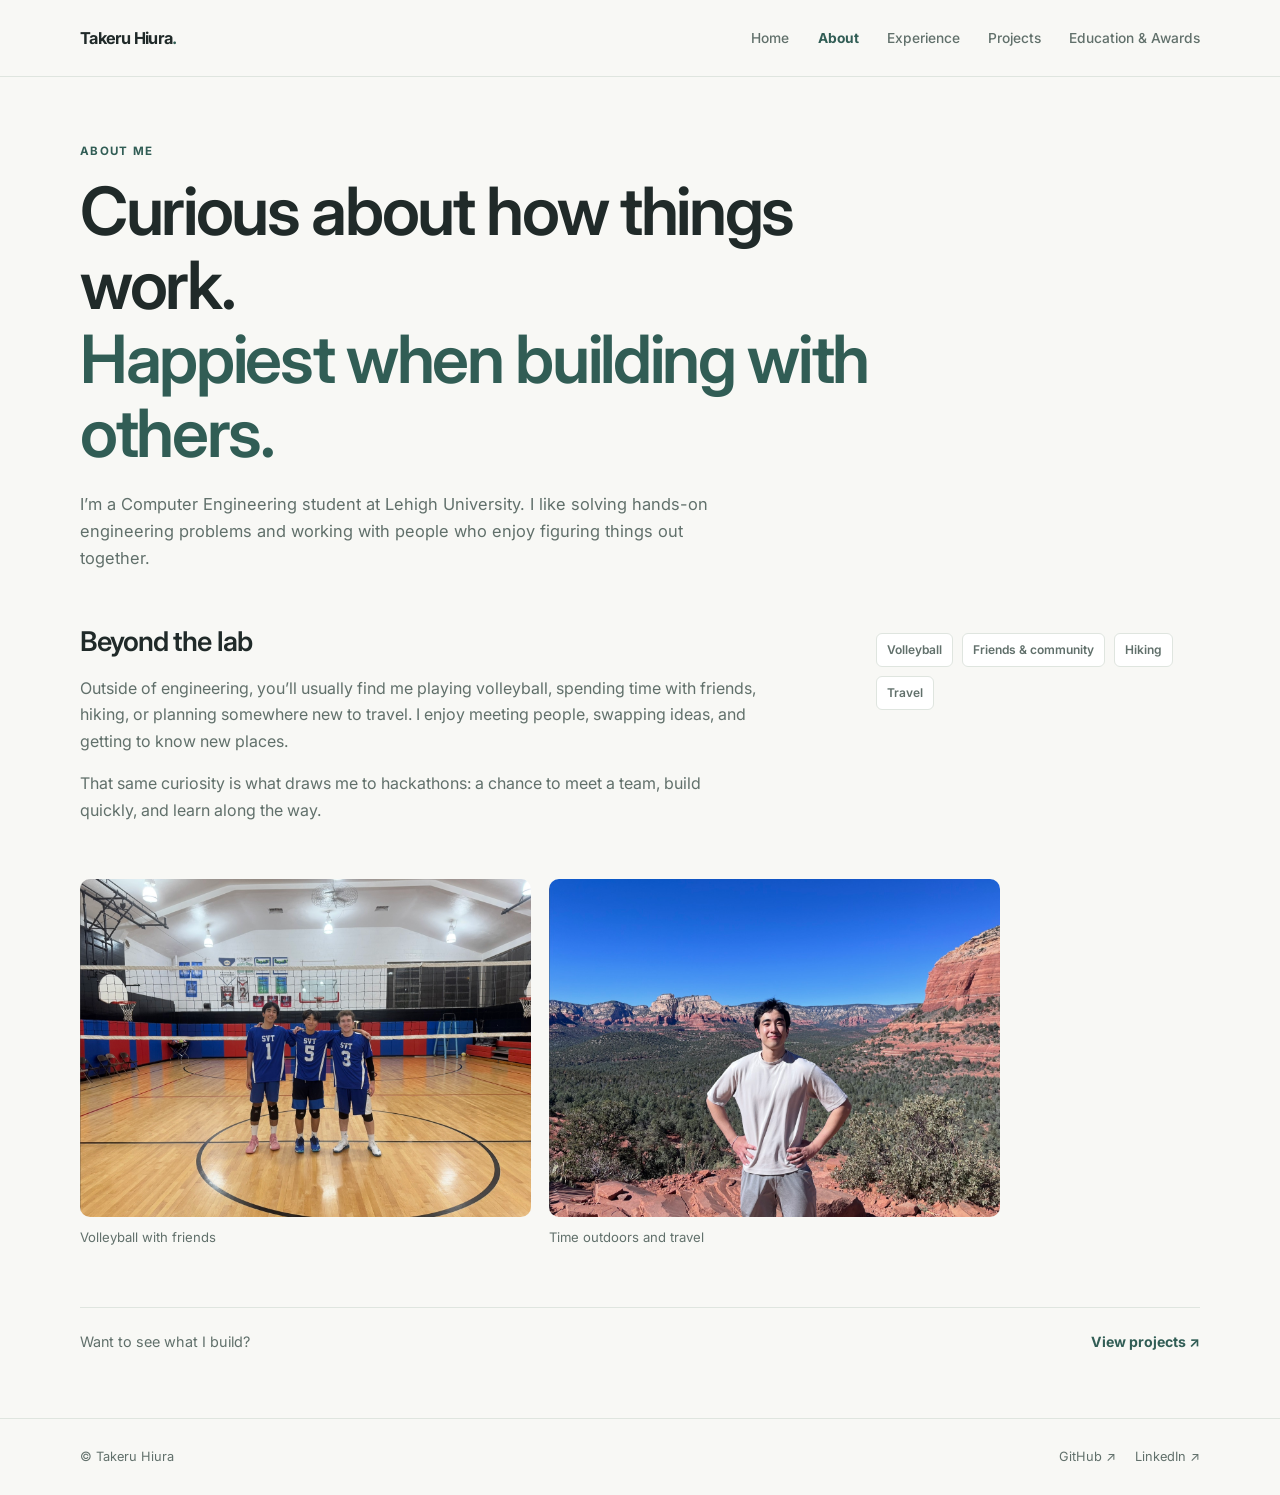
==== about.html @ 33de342e "refactored page" ====
<!doctype html>
<html lang="en">
<head>
  <meta charset="utf-8" />
  <meta name="viewport" content="width=device-width, initial-scale=1" />
  <meta name="description" content="Get to know Takeru Hiura: volleyball, hiking, travel, and life outside engineering." />
  <meta name="theme-color" content="#f8f8f5" />
  <title>About | Takeru Hiura</title>
  <link rel="icon" href="assets/favicon.svg" type="image/svg+xml" />
  <link rel="preconnect" href="https://fonts.googleapis.com" />
  <link rel="preconnect" href="https://fonts.gstatic.com" crossorigin />
  <link href="https://fonts.googleapis.com/css2?family=Inter:wght@400;500;600;700&amp;display=swap" rel="stylesheet" />
  <link rel="stylesheet" href="style.css" />
</head>
<body>
  <header class="site-header">
    <nav class="nav container" aria-label="Primary navigation">
      <a class="brand" href="index.html" aria-label="Takeru Hiura home">Takeru Hiura<span>.</span></a>
      <button class="nav-toggle" type="button" aria-label="Open navigation" aria-controls="primary-links" aria-expanded="false"><span></span><span></span><span></span></button>
      <div class="nav-links" id="primary-links">
        <a href="index.html">Home</a>
        <a href="about.html" aria-current="page">About</a>
        <a href="experience.html">Experience</a>
        <a href="projects.html">Projects</a>
        <a href="education.html">Education & Awards</a>
      </div>
    </nav>
  </header>
  <main class="container page-main">
    <div class="page-heading"><p class="eyebrow">About me</p><h1>Curious about how things work.<br><span>Happiest when building with others.</span></h1><p>I’m a Computer Engineering student at Lehigh University. I like solving hands-on engineering problems and working with people who enjoy figuring things out together.</p></div>
    <div class="about-story">
      <div><h2>Beyond the lab</h2><p>Outside of engineering, you’ll usually find me playing volleyball, spending time with friends, hiking, or planning somewhere new to travel. I enjoy meeting people, swapping ideas, and getting to know new places.</p><p>That same curiosity is what draws me to hackathons: a chance to meet a team, build quickly, and learn along the way.</p></div>
      <aside class="interest-list" aria-label="Interests"><span>Volleyball</span><span>Friends & community</span><span>Hiking</span><span>Travel</span></aside>
    </div>
    <div class="photo-grid">
      <figure><img src="assets/volleyball.jpg" alt="Takeru with volleyball teammates on a court" loading="lazy" /><figcaption>Volleyball with friends</figcaption></figure>
      <figure><img src="assets/hiking.jpg" alt="Takeru hiking in Sedona, Arizona" loading="lazy" /><figcaption>Time outdoors and travel</figcaption></figure>
    </div>
    <div class="page-next"><span>Want to see what I build?</span><a href="projects.html">View projects ↗</a></div>
  </main>

  <footer class="site-footer">
    <div class="container footer-inner">
      <span>© Takeru Hiura</span>
      <div><a href="https://github.com/takeru-hiura" target="_blank" rel="noopener noreferrer">GitHub ↗</a><a href="https://www.linkedin.com/in/takeru-hiura" target="_blank" rel="noopener noreferrer">LinkedIn ↗</a></div>
    </div>
  </footer>
  <script src="script.js"></script>
</body>
</html>
---- style.css ----
:root {
  --bg: #f8f8f5;
  --surface: #ffffff;
  --ink: #202a29;
  --muted: #61706b;
  --accent: #315d55;
  --accent-soft: #eaf1ed;
  --line: #dfe5df;
  --shadow: 0 14px 38px rgba(28, 44, 38, .06);
  --max: 1120px;
}
* { box-sizing: border-box; }
html { scroll-behavior: smooth; }
body { margin: 0; min-height: 100vh; color: var(--ink); background: var(--bg); font: 400 16px/1.65 Inter, system-ui, -apple-system, BlinkMacSystemFont, "Segoe UI", sans-serif; }
a { color: inherit; text-decoration: none; }
a:focus-visible, button:focus-visible { outline: 3px solid #8bb7a4; outline-offset: 4px; }
img, svg { max-width: 100%; }
.container { width: min(calc(100% - 48px), var(--max)); margin-inline: auto; }

.site-header { position: sticky; top: 0; z-index: 20; border-bottom: 1px solid var(--line); background: rgba(248, 248, 245, .94); backdrop-filter: blur(16px); }
.nav { display: flex; align-items: center; justify-content: space-between; min-height: 76px; gap: 28px; }
.brand { white-space: nowrap; font-size: 1.02rem; font-weight: 700; letter-spacing: -.045em; }
.brand span { color: var(--accent); }
.nav-links { display: flex; align-items: center; flex-wrap: wrap; gap: clamp(12px, 2.2vw, 30px); }
.nav-links a { color: var(--muted); font-size: .86rem; font-weight: 500; transition: color .2s; }
.nav-links a:hover, .nav-links a[aria-current="page"] { color: var(--accent); }
.nav-links a[aria-current="page"] { font-weight: 700; }
.nav-toggle { display: none; padding: 7px; border: 0; background: none; cursor: pointer; }
.nav-toggle span { display: block; width: 22px; height: 2px; margin: 4px 0; background: var(--ink); }

.eyebrow, .section-kicker, .project-topline, .award-year, .timeline-date, .edu-year, .path-number { color: var(--accent); font-size: .72rem; font-weight: 700; line-height: 1.5; letter-spacing: .11em; text-transform: uppercase; }
h1, h2, h3, h4, p { overflow-wrap: break-word; }
h1, h2, h3, h4 { letter-spacing: -.035em; }
h1 { font-size: clamp(2.45rem, 5.2vw, 4.5rem); line-height: 1.11; font-weight: 600; }
h1 span { color: var(--accent); }
h2 { font-size: clamp(1.9rem, 3.5vw, 3rem); line-height: 1.2; font-weight: 600; }
h3 { line-height: 1.3; }
p { margin-top: 0; }
.button { display: inline-flex; align-items: center; justify-content: center; gap: 8px; min-height: 45px; padding: 10px 17px; border: 1px solid transparent; border-radius: 8px; font-size: .88rem; font-weight: 700; transition: background .2s, transform .2s, border-color .2s; }
.button:hover { transform: translateY(-2px); }
.button-primary { color: white; background: var(--accent); }
.button-primary:hover { background: #24483f; }
.button-outline { border-color: var(--line); background: var(--surface); }
.button-outline:hover { border-color: var(--accent); }
.actions { display: flex; flex-wrap: wrap; gap: 10px; margin-top: 30px; }
.text-link, .page-next a { color: var(--accent); font-size: .88rem; font-weight: 700; }
.text-link:hover, .page-next a:hover { text-decoration: underline; text-underline-offset: 4px; }

.home-hero { display: grid; grid-template-columns: minmax(0, 1.25fr) minmax(290px, .75fr); align-items: center; gap: clamp(32px, 6vw, 80px); padding-block: clamp(56px, 8vw, 104px) 78px; }
.home-copy h1 { margin: 18px 0 24px; max-width: 730px; }
.intro { max-width: 570px; color: var(--muted); font-size: 1.06rem; }
.home-portrait { max-width: 370px; margin: 0; justify-self: end; }
.home-portrait img { display: block; width: 100%; aspect-ratio: 4 / 4.2; border-radius: 12px; object-fit: cover; object-position: center; }
.home-portrait figcaption { margin-top: 10px; color: var(--muted); font-size: .76rem; }
.home-paths { display: grid; grid-template-columns: repeat(3, 1fr); gap: 14px; padding-bottom: 90px; }
.path-card { position: relative; min-height: 184px; padding: 24px 54px 24px 24px; border: 1px solid var(--line); border-radius: 12px; background: var(--surface); transition: transform .2s, border-color .2s, box-shadow .2s; }
.path-card:hover { transform: translateY(-3px); border-color: #b6c9be; box-shadow: var(--shadow); }
.path-card h2 { margin: 13px 0 7px; font-size: 1.23rem; }
.path-card p { margin: 0; color: var(--muted); font-size: .88rem; }
.path-arrow { position: absolute; right: 24px; top: 24px; color: var(--accent); font-weight: 700; }

.page-main { padding-top: 66px; padding-bottom: 64px; }
.page-heading { max-width: 800px; margin-bottom: 54px; }
.page-heading h1 { margin: 15px 0 20px; }
.page-heading > p:last-child { max-width: 650px; color: var(--muted); font-size: 1.03rem; }
.section { padding-bottom: 72px; }
.section:last-child { padding-bottom: 0; }
.section-heading { display: flex; align-items: baseline; gap: 32px; margin-bottom: 30px; }
.section-heading .section-kicker { flex: 0 0 176px; margin: 0; }
.section-heading h1, .section-heading h2 { margin: 0; max-width: 740px; }
.section-heading h1 { font-size: clamp(2.2rem, 4.2vw, 3.55rem); }
.project-subheading, .recognition-heading { margin: 66px 0 25px; }
.project-subheading h3, .recognition-heading h3 { margin: 5px 0 0; font-size: clamp(1.45rem, 2.7vw, 2rem); font-weight: 600; }
.project-subheading .section-kicker, .recognition-heading .section-kicker { margin: 0; }

.about-story { display: grid; grid-template-columns: minmax(0, 1.6fr) minmax(210px, .7fr); gap: 55px; align-items: start; margin-bottom: 40px; }
.about-story h2 { margin: 0 0 16px; font-size: 1.7rem; }
.about-story p { max-width: 680px; color: var(--muted); }
.interest-list { display: flex; flex-wrap: wrap; gap: 9px; padding-top: 7px; }
.interest-list span, .tech-list span { display: inline-block; padding: 6px 10px; border: 1px solid var(--line); border-radius: 6px; background: var(--surface); color: var(--muted); font-size: .75rem; font-weight: 600; }
.photo-grid { display: grid; grid-template-columns: repeat(2, 1fr); gap: 18px; max-width: 920px; }
.photo-grid figure { margin: 0; }
.photo-grid img { display: block; width: 100%; aspect-ratio: 4 / 3; border-radius: 10px; object-fit: cover; }
.photo-grid figcaption { margin-top: 10px; color: var(--muted); font-size: .82rem; }
.page-next { display: flex; justify-content: space-between; gap: 16px; margin-top: 58px; padding-top: 22px; border-top: 1px solid var(--line); color: var(--muted); font-size: .9rem; }

.timeline { display: grid; gap: 14px; }
.timeline-item { display: grid; grid-template-columns: 155px minmax(0, 1fr); gap: 22px; align-items: start; }
.timeline-marker { display: none; }
.timeline-date { padding-top: 24px; }
.timeline-card, .skill-panel, .project-card, .hackathon-card, .education-card, .award-card { border: 1px solid var(--line); border-radius: 12px; background: var(--surface); }
.timeline-card { padding: 24px 27px; }
.card-head { display: flex; justify-content: space-between; align-items: flex-start; gap: 20px; }
.card-head h3 { margin: 0 0 3px; font-size: 1.18rem; font-weight: 600; }
.card-head p { margin: 0; color: var(--muted); font-size: .88rem; }
.card-identity { display: flex; flex-direction: column; align-items: flex-end; gap: 8px; }
.experience-logo { display: block; width: auto; max-width: 100px; height: 24px; object-fit: contain; object-position: right center; flex: none; }
.nokia-logo { max-width: 73px; }
.hyphenova-logo { max-width: 90px; }
.experience-mark { display: inline-flex; align-items: baseline; gap: 1px; color: var(--accent); font-weight: 700; font-size: 1.05rem; white-space: nowrap; }
.experience-mark sup { font-size: .65em; }
.experience-mark small { margin-left: 4px; color: var(--muted); font-size: .55rem; letter-spacing: .1em; }
.tag { padding: 2px 7px; border-radius: 4px; background: var(--accent-soft); color: var(--accent); font-size: .64rem; font-weight: 700; }
.timeline-card ul { margin: 18px 0 0; padding-left: 19px; color: var(--muted); font-size: .9rem; }
.timeline-card li { margin: 5px 0; }
.skills-grid { display: grid; grid-template-columns: repeat(2, 1fr); gap: 14px; }
.skill-panel { padding: 23px; }
.skill-panel h3 { margin: 0 0 8px; font-size: 1rem; }
.skill-panel p { margin: 0; color: var(--muted); font-size: .87rem; }

.project-grid { display: grid; grid-template-columns: repeat(2, minmax(0, 1fr)); gap: 18px; }
.project-card { overflow: hidden; }
.project-card.featured { grid-column: span 2; display: grid; grid-template-columns: 1fr 1fr; }
.project-visual { position: relative; min-height: 250px; margin: 0; overflow: hidden; background: #edf0ed; }
.featured .project-visual { min-height: 100%; }
.project-visual img { display: block; width: 100%; height: 100%; object-fit: contain; }
.capstone-visual img { position: absolute; inset: 0; }
.project-visual figcaption { position: absolute; left: 12px; bottom: 12px; padding: 5px 8px; border-radius: 4px; background: rgba(255,255,255,.92); color: var(--muted); font-size: .69rem; }
.image-visual img { max-height: 340px; padding: 14px; }
.project-content { padding: 27px; }
.project-topline { display: flex; justify-content: space-between; gap: 12px; }
.project-content h3 { margin: 12px 0; font-size: 1.35rem; font-weight: 600; }
.project-content p, .hackathon-card p { color: var(--muted); font-size: .89rem; }
.metric-row { display: grid; grid-template-columns: repeat(2, 1fr); gap: 8px; margin: 18px 0; }
.metric-row span { padding: 9px; border-radius: 6px; background: var(--bg); color: var(--muted); font-size: .76rem; }
.metric-row strong { color: var(--ink); }
.tech-list { display: flex; flex-wrap: wrap; gap: 6px; margin: 18px 0; }
.data-visual { display: grid; place-items: center; }
.data-visual svg { width: 84%; }
.data-visual path { stroke: var(--accent); stroke-width: 3; }
.data-visual circle { fill: #a4c4b2; }
.hackathon-grid { display: grid; grid-template-columns: repeat(3, minmax(0, 1fr)); gap: 14px; }
.hackathon-card { display: flex; flex-direction: column; padding: 22px; }
.hackathon-card h3 { margin: 15px 0 8px; font-size: 1.14rem; }
.hackathon-card .tech-list { margin-top: auto; padding-top: 8px; }
.project-links { display: flex; flex-wrap: wrap; gap: 16px; }

.education-card { display: flex; align-items: center; gap: 24px; justify-content: space-between; padding: 25px; }
.education-card h3 { margin: 6px 0 3px; font-size: 1.24rem; }
.education-card p:not(.edu-year) { margin: 0; color: var(--muted); font-size: .9rem; }
.edu-year { margin: 0; }
.education-logo-box { display: grid; place-items: center; width: 152px; height: 64px; padding: 14px; border-radius: 7px; background: #5c3218; flex: none; }
.education-logo, .award-emblem img { display: block; width: 100%; height: auto; max-height: 38px; object-fit: contain; }
.award-grid { display: grid; grid-template-columns: repeat(2, minmax(0, 1fr)); gap: 14px; }
.award-card { padding: 23px; }
.award-card h4 { margin: 7px 0 9px; font-size: 1.13rem; font-weight: 600; }
.award-card p:not(.award-year) { margin: 0; color: var(--muted); font-size: .88rem; }
.award-featured { grid-column: span 2; display: grid; grid-template-columns: minmax(175px, .6fr) 1.4fr; gap: 28px; align-items: center; }
.award-featured .text-link { display: inline-block; margin-top: 16px; }
.award-emblem { display: flex; min-height: 145px; flex-direction: column; align-items: center; justify-content: center; gap: 15px; padding: 20px; border-radius: 8px; background: #5c3218; }
.award-emblem img { max-width: 160px; }
.award-emblem span { color: #f4ddd1; font-size: .64rem; font-weight: 600; letter-spacing: .08em; text-align: center; text-transform: uppercase; }
.award-with-photo img { display: block; width: 100%; aspect-ratio: 3 / 2; max-height: 220px; margin-bottom: 17px; border-radius: 7px; object-fit: contain; background: #f0f0ed; }

.site-footer { border-top: 1px solid var(--line); }
.footer-inner { display: flex; align-items: center; justify-content: space-between; gap: 20px; min-height: 76px; color: var(--muted); font-size: .8rem; }
.footer-inner div { display: flex; flex-wrap: wrap; gap: 19px; }
.footer-inner a:hover { color: var(--accent); }

@media (max-width: 920px) {
  .nav { flex-wrap: wrap; padding-block: 12px; }
  .nav-links { justify-content: flex-end; gap: 11px 18px; }
  .home-hero { gap: 30px; }
  .hackathon-grid { grid-template-columns: repeat(2, minmax(0, 1fr)); }
}
@media (max-width: 720px) {
  .container { width: min(calc(100% - 32px), var(--max)); }
  .nav { min-height: 66px; flex-wrap: nowrap; }
  .nav-toggle { display: block; }
  .nav-links { display: none; position: absolute; top: 65px; left: 0; right: 0; flex-direction: column; align-items: stretch; gap: 0; padding: 8px 16px 18px; border-bottom: 1px solid var(--line); background: var(--bg); box-shadow: var(--shadow); }
  .nav-links.open { display: flex; }
  .nav-links a { padding: 9px 2px; }
  .home-hero { grid-template-columns: 1fr; padding-block: 50px 52px; }
  .home-portrait { justify-self: start; width: min(100%, 400px); }
  .home-paths { grid-template-columns: 1fr; padding-bottom: 58px; }
  .path-card { min-height: 135px; }
  .page-main { padding-top: 46px; }
  .section-heading { display: block; }
  .section-heading h2 { margin-top: 8px; }
  .about-story, .photo-grid, .skills-grid, .project-grid, .hackathon-grid, .award-grid { grid-template-columns: 1fr; }
  .photo-grid img { max-height: none; }
  .timeline-item { grid-template-columns: 1fr; gap: 6px; }
  .timeline-date { padding-top: 0; }
  .project-card.featured { grid-column: auto; display: block; }
  .featured .project-visual { min-height: 310px; }
  .award-featured { grid-column: auto; grid-template-columns: 1fr; }
  .education-card { align-items: flex-start; flex-direction: column; }
}
@media (max-width: 460px) {
  .card-head { align-items: flex-start; }
  .experience-logo { max-width: 72px; }
  .hyphenova-logo { max-width: 76px; }
  .metric-row { grid-template-columns: 1fr 1fr; }
  .footer-inner { align-items: flex-start; flex-direction: column; justify-content: center; padding-block: 19px; }
}
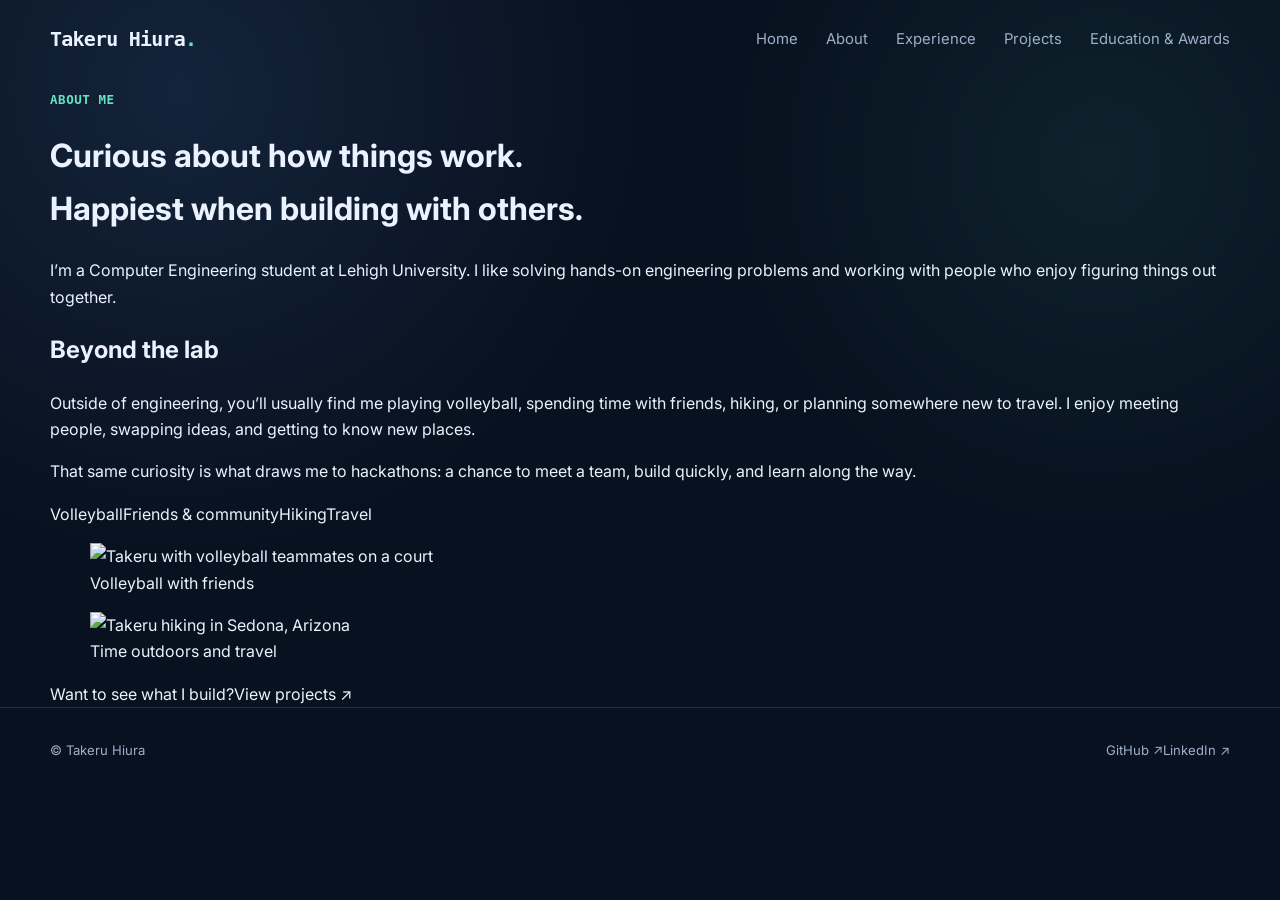
==== commit 89707a29: "changed" ====
--- a/about.html
+++ b/about.html
@@ -19,7 +19,7 @@
       <button class="nav-toggle" type="button" aria-label="Open navigation" aria-controls="primary-links" aria-expanded="false"><span></span><span></span><span></span></button>
       <div class="nav-links" id="primary-links">
         <a href="index.html">Home</a>
-        <a href="about.html" aria-current="page">About</a>
+        <a href="about.html" aria-current="page" aria-current="page">About</a>
         <a href="experience.html">Experience</a>
         <a href="projects.html">Projects</a>
         <a href="education.html">Education & Awards</a>
@@ -45,6 +45,25 @@
       <div><a href="https://github.com/takeru-hiura" target="_blank" rel="noopener noreferrer">GitHub ↗</a><a href="https://www.linkedin.com/in/takeru-hiura" target="_blank" rel="noopener noreferrer">LinkedIn ↗</a></div>
     </div>
   </footer>
-  <script src="script.js"></script>
+  <script>
+  const navToggle = document.querySelector('.nav-toggle');
+  const navLinks = document.querySelector('.nav-links');
+
+  if (navToggle && navLinks) {
+    navToggle.addEventListener('click', () => {
+      const expanded = navToggle.getAttribute('aria-expanded') === 'true';
+      navToggle.setAttribute('aria-expanded', String(!expanded));
+      navLinks.classList.toggle('active');
+    });
+
+    navLinks.querySelectorAll('a').forEach((link) => {
+      link.addEventListener('click', () => {
+        navLinks.classList.remove('active');
+        navToggle.setAttribute('aria-expanded', 'false');
+      });
+    });
+  }
+</script>
+
 </body>
 </html>
--- a/style.css
+++ b/style.css
@@ -1,195 +1,312 @@
 :root {
-  --bg: #f8f8f5;
-  --surface: #ffffff;
-  --ink: #202a29;
-  --muted: #61706b;
-  --accent: #315d55;
-  --accent-soft: #eaf1ed;
-  --line: #dfe5df;
-  --shadow: 0 14px 38px rgba(28, 44, 38, .06);
-  --max: 1120px;
-}
+  --bg: #07111f;
+  --bg-soft: #0b1728;
+  --panel: rgba(14, 30, 49, 0.72);
+  --panel-strong: #0d1d31;
+  --text: #eaf2ff;
+  --muted: #9eb0c9;
+  --line: rgba(153, 190, 229, 0.16);
+  --accent: #66e3c4;
+  --accent-2: #73a7ff;
+  --accent-soft: rgba(102, 227, 196, 0.13);
+  --shadow: 0 28px 80px rgba(0, 0, 0, 0.26);
+  --radius: 20px;
+  --max: 1180px;
+}
+
 * { box-sizing: border-box; }
 html { scroll-behavior: smooth; }
-body { margin: 0; min-height: 100vh; color: var(--ink); background: var(--bg); font: 400 16px/1.65 Inter, system-ui, -apple-system, BlinkMacSystemFont, "Segoe UI", sans-serif; }
+body {
+  margin: 0;
+  min-height: 100vh;
+  color: var(--text);
+  background:
+    radial-gradient(circle at 14% 10%, rgba(115, 167, 255, 0.12), transparent 34%),
+    radial-gradient(circle at 86% 18%, rgba(102, 227, 196, 0.08), transparent 28%),
+    var(--bg);
+  font-family: Inter, system-ui, -apple-system, BlinkMacSystemFont, "Segoe UI", sans-serif;
+  line-height: 1.65;
+  overflow-x: hidden;
+}
+
 a { color: inherit; text-decoration: none; }
-a:focus-visible, button:focus-visible { outline: 3px solid #8bb7a4; outline-offset: 4px; }
+button, a { -webkit-tap-highlight-color: transparent; }
 img, svg { max-width: 100%; }
-.container { width: min(calc(100% - 48px), var(--max)); margin-inline: auto; }
-
-.site-header { position: sticky; top: 0; z-index: 20; border-bottom: 1px solid var(--line); background: rgba(248, 248, 245, .94); backdrop-filter: blur(16px); }
-.nav { display: flex; align-items: center; justify-content: space-between; min-height: 76px; gap: 28px; }
-.brand { white-space: nowrap; font-size: 1.02rem; font-weight: 700; letter-spacing: -.045em; }
+.container { width: min(calc(100% - 40px), var(--max)); margin-inline: auto; }
+
+.page-noise {
+  position: fixed;
+  inset: 0;
+  opacity: .035;
+  pointer-events: none;
+  z-index: 20;
+  background-image: url("data:image/svg+xml,%3Csvg viewBox='0 0 220 220' xmlns='http://www.w3.org/2000/svg'%3E%3Cfilter id='n'%3E%3CfeTurbulence type='fractalNoise' baseFrequency='.88' numOctaves='3' stitchTiles='stitch'/%3E%3C/filter%3E%3Crect width='100%25' height='100%25' filter='url(%23n)' opacity='.4'/%3E%3C/svg%3E");
+}
+
+.site-header {
+  position: sticky;
+  top: 0;
+  z-index: 15;
+  border-bottom: 1px solid transparent;
+  transition: background .3s ease, border-color .3s ease, backdrop-filter .3s ease;
+}
+.site-header.scrolled {
+  background: rgba(7, 17, 31, .78);
+  border-color: var(--line);
+  backdrop-filter: blur(18px);
+}
+.nav { height: 78px; display: flex; align-items: center; justify-content: space-between; }
+.brand {
+  font: 800 1.25rem/1 JetBrains Mono, monospace;
+  letter-spacing: -.04em;
+}
 .brand span { color: var(--accent); }
-.nav-links { display: flex; align-items: center; flex-wrap: wrap; gap: clamp(12px, 2.2vw, 30px); }
-.nav-links a { color: var(--muted); font-size: .86rem; font-weight: 500; transition: color .2s; }
-.nav-links a:hover, .nav-links a[aria-current="page"] { color: var(--accent); }
-.nav-links a[aria-current="page"] { font-weight: 700; }
-.nav-toggle { display: none; padding: 7px; border: 0; background: none; cursor: pointer; }
-.nav-toggle span { display: block; width: 22px; height: 2px; margin: 4px 0; background: var(--ink); }
-
-.eyebrow, .section-kicker, .project-topline, .award-year, .timeline-date, .edu-year, .path-number { color: var(--accent); font-size: .72rem; font-weight: 700; line-height: 1.5; letter-spacing: .11em; text-transform: uppercase; }
-h1, h2, h3, h4, p { overflow-wrap: break-word; }
-h1, h2, h3, h4 { letter-spacing: -.035em; }
-h1 { font-size: clamp(2.45rem, 5.2vw, 4.5rem); line-height: 1.11; font-weight: 600; }
-h1 span { color: var(--accent); }
-h2 { font-size: clamp(1.9rem, 3.5vw, 3rem); line-height: 1.2; font-weight: 600; }
-h3 { line-height: 1.3; }
-p { margin-top: 0; }
-.button { display: inline-flex; align-items: center; justify-content: center; gap: 8px; min-height: 45px; padding: 10px 17px; border: 1px solid transparent; border-radius: 8px; font-size: .88rem; font-weight: 700; transition: background .2s, transform .2s, border-color .2s; }
-.button:hover { transform: translateY(-2px); }
-.button-primary { color: white; background: var(--accent); }
-.button-primary:hover { background: #24483f; }
-.button-outline { border-color: var(--line); background: var(--surface); }
-.button-outline:hover { border-color: var(--accent); }
-.actions { display: flex; flex-wrap: wrap; gap: 10px; margin-top: 30px; }
-.text-link, .page-next a { color: var(--accent); font-size: .88rem; font-weight: 700; }
-.text-link:hover, .page-next a:hover { text-decoration: underline; text-underline-offset: 4px; }
-
-.home-hero { display: grid; grid-template-columns: minmax(0, 1.25fr) minmax(290px, .75fr); align-items: center; gap: clamp(32px, 6vw, 80px); padding-block: clamp(56px, 8vw, 104px) 78px; }
-.home-copy h1 { margin: 18px 0 24px; max-width: 730px; }
-.intro { max-width: 570px; color: var(--muted); font-size: 1.06rem; }
-.home-portrait { max-width: 370px; margin: 0; justify-self: end; }
-.home-portrait img { display: block; width: 100%; aspect-ratio: 4 / 4.2; border-radius: 12px; object-fit: cover; object-position: center; }
-.home-portrait figcaption { margin-top: 10px; color: var(--muted); font-size: .76rem; }
-.home-paths { display: grid; grid-template-columns: repeat(3, 1fr); gap: 14px; padding-bottom: 90px; }
-.path-card { position: relative; min-height: 184px; padding: 24px 54px 24px 24px; border: 1px solid var(--line); border-radius: 12px; background: var(--surface); transition: transform .2s, border-color .2s, box-shadow .2s; }
-.path-card:hover { transform: translateY(-3px); border-color: #b6c9be; box-shadow: var(--shadow); }
-.path-card h2 { margin: 13px 0 7px; font-size: 1.23rem; }
-.path-card p { margin: 0; color: var(--muted); font-size: .88rem; }
-.path-arrow { position: absolute; right: 24px; top: 24px; color: var(--accent); font-weight: 700; }
-
-.page-main { padding-top: 66px; padding-bottom: 64px; }
-.page-heading { max-width: 800px; margin-bottom: 54px; }
-.page-heading h1 { margin: 15px 0 20px; }
-.page-heading > p:last-child { max-width: 650px; color: var(--muted); font-size: 1.03rem; }
-.section { padding-bottom: 72px; }
-.section:last-child { padding-bottom: 0; }
-.section-heading { display: flex; align-items: baseline; gap: 32px; margin-bottom: 30px; }
-.section-heading .section-kicker { flex: 0 0 176px; margin: 0; }
-.section-heading h1, .section-heading h2 { margin: 0; max-width: 740px; }
-.section-heading h1 { font-size: clamp(2.2rem, 4.2vw, 3.55rem); }
-.project-subheading, .recognition-heading { margin: 66px 0 25px; }
-.project-subheading h3, .recognition-heading h3 { margin: 5px 0 0; font-size: clamp(1.45rem, 2.7vw, 2rem); font-weight: 600; }
-.project-subheading .section-kicker, .recognition-heading .section-kicker { margin: 0; }
-
-.about-story { display: grid; grid-template-columns: minmax(0, 1.6fr) minmax(210px, .7fr); gap: 55px; align-items: start; margin-bottom: 40px; }
-.about-story h2 { margin: 0 0 16px; font-size: 1.7rem; }
-.about-story p { max-width: 680px; color: var(--muted); }
-.interest-list { display: flex; flex-wrap: wrap; gap: 9px; padding-top: 7px; }
-.interest-list span, .tech-list span { display: inline-block; padding: 6px 10px; border: 1px solid var(--line); border-radius: 6px; background: var(--surface); color: var(--muted); font-size: .75rem; font-weight: 600; }
-.photo-grid { display: grid; grid-template-columns: repeat(2, 1fr); gap: 18px; max-width: 920px; }
-.photo-grid figure { margin: 0; }
-.photo-grid img { display: block; width: 100%; aspect-ratio: 4 / 3; border-radius: 10px; object-fit: cover; }
-.photo-grid figcaption { margin-top: 10px; color: var(--muted); font-size: .82rem; }
-.page-next { display: flex; justify-content: space-between; gap: 16px; margin-top: 58px; padding-top: 22px; border-top: 1px solid var(--line); color: var(--muted); font-size: .9rem; }
-
-.timeline { display: grid; gap: 14px; }
-.timeline-item { display: grid; grid-template-columns: 155px minmax(0, 1fr); gap: 22px; align-items: start; }
-.timeline-marker { display: none; }
-.timeline-date { padding-top: 24px; }
-.timeline-card, .skill-panel, .project-card, .hackathon-card, .education-card, .award-card { border: 1px solid var(--line); border-radius: 12px; background: var(--surface); }
-.timeline-card { padding: 24px 27px; }
-.card-head { display: flex; justify-content: space-between; align-items: flex-start; gap: 20px; }
-.card-head h3 { margin: 0 0 3px; font-size: 1.18rem; font-weight: 600; }
-.card-head p { margin: 0; color: var(--muted); font-size: .88rem; }
-.card-identity { display: flex; flex-direction: column; align-items: flex-end; gap: 8px; }
-.experience-logo { display: block; width: auto; max-width: 100px; height: 24px; object-fit: contain; object-position: right center; flex: none; }
-.nokia-logo { max-width: 73px; }
-.hyphenova-logo { max-width: 90px; }
-.experience-mark { display: inline-flex; align-items: baseline; gap: 1px; color: var(--accent); font-weight: 700; font-size: 1.05rem; white-space: nowrap; }
-.experience-mark sup { font-size: .65em; }
-.experience-mark small { margin-left: 4px; color: var(--muted); font-size: .55rem; letter-spacing: .1em; }
-.tag { padding: 2px 7px; border-radius: 4px; background: var(--accent-soft); color: var(--accent); font-size: .64rem; font-weight: 700; }
-.timeline-card ul { margin: 18px 0 0; padding-left: 19px; color: var(--muted); font-size: .9rem; }
-.timeline-card li { margin: 5px 0; }
-.skills-grid { display: grid; grid-template-columns: repeat(2, 1fr); gap: 14px; }
-.skill-panel { padding: 23px; }
-.skill-panel h3 { margin: 0 0 8px; font-size: 1rem; }
-.skill-panel p { margin: 0; color: var(--muted); font-size: .87rem; }
-
-.project-grid { display: grid; grid-template-columns: repeat(2, minmax(0, 1fr)); gap: 18px; }
-.project-card { overflow: hidden; }
-.project-card.featured { grid-column: span 2; display: grid; grid-template-columns: 1fr 1fr; }
-.project-visual { position: relative; min-height: 250px; margin: 0; overflow: hidden; background: #edf0ed; }
+.nav-links { display: flex; align-items: center; gap: 28px; color: var(--muted); font-size: .93rem; }
+.nav-links a { transition: color .2s ease; }
+.nav-links a:hover { color: var(--text); }
+.nav-cta { padding: 9px 14px; border: 1px solid var(--line); border-radius: 10px; }
+.nav-toggle { display: none; background: none; border: 0; padding: 6px; }
+.nav-toggle span { display: block; width: 24px; height: 2px; margin: 5px 0; background: var(--text); }
+
+.hero {
+  min-height: calc(100vh - 78px);
+  display: grid;
+  grid-template-columns: 1.25fr .75fr;
+  align-items: center;
+  gap: 64px;
+  padding-block: 80px 110px;
+}
+.eyebrow, .section-kicker {
+  font: 600 .78rem/1.4 JetBrains Mono, monospace;
+  color: var(--accent);
+  letter-spacing: .045em;
+  text-transform: uppercase;
+}
+.status-dot {
+  display: inline-block;
+  width: 8px;
+  height: 8px;
+  margin-right: 9px;
+  border-radius: 50%;
+  background: var(--accent);
+  box-shadow: 0 0 0 6px rgba(102,227,196,.08), 0 0 20px rgba(102,227,196,.5);
+}
+.hero h1 {
+  margin: 20px 0 22px;
+  max-width: 850px;
+  font-size: clamp(3rem, 6vw, 6.2rem);
+  line-height: .98;
+  letter-spacing: -.065em;
+}
+.hero h1 span { color: var(--accent); }
+.hero-text { max-width: 770px; color: var(--muted); font-size: 1.1rem; }
+.hero-actions, .contact-actions { display: flex; flex-wrap: wrap; gap: 12px; margin-top: 34px; }
+.button {
+  display: inline-flex;
+  align-items: center;
+  justify-content: center;
+  gap: 8px;
+  padding: 13px 18px;
+  border-radius: 12px;
+  border: 1px solid var(--line);
+  font-weight: 700;
+  font-size: .94rem;
+  transition: transform .2s ease, border-color .2s ease, background .2s ease;
+}
+.button:hover { transform: translateY(-2px); border-color: rgba(102,227,196,.45); }
+.button.primary { background: var(--accent); color: #04110e; border-color: var(--accent); }
+.button.secondary { background: rgba(255,255,255,.025); }
+.hero-meta { display: flex; gap: 38px; margin-top: 48px; padding-top: 26px; border-top: 1px solid var(--line); }
+.hero-meta div { display: grid; gap: 2px; }
+.hero-meta strong { font-size: 1.08rem; }
+.hero-meta span { color: var(--muted); font-size: .78rem; }
+
+.hero-card {
+  border: 1px solid var(--line);
+  border-radius: 18px;
+  background: linear-gradient(180deg, rgba(17,37,61,.92), rgba(7,18,33,.94));
+  box-shadow: var(--shadow);
+  transform: rotate(1.2deg);
+  overflow: hidden;
+}
+.terminal-bar { height: 44px; display: flex; align-items: center; gap: 8px; padding-inline: 16px; border-bottom: 1px solid var(--line); }
+.terminal-bar span { width: 10px; height: 10px; border-radius: 50%; background: #43617d; }
+.terminal-bar span:first-child { background: #ff7f79; }
+.terminal-bar span:nth-child(2) { background: #ffcc66; }
+.terminal-bar span:nth-child(3) { background: #69d585; }
+.terminal-body { position: relative; padding: 25px 26px 10px; min-height: 430px; font: 500 .92rem/1.7 JetBrains Mono, monospace; color: #c5d5e8; }
+.terminal-body p { margin: 0 0 7px; }
+.prompt { color: var(--accent); }
+.terminal-output { padding-left: 18px; color: #8ea6be; }
+.terminal-output.accent { color: var(--accent-2); }
+.signal-art { position: absolute; left: -12px; right: -12px; bottom: 16px; opacity: .75; }
+.signal-art path { stroke: rgba(115,167,255,.6); stroke-width: 2; }
+.signal-art path.glow { stroke: var(--accent); stroke-width: 4; opacity: .18; filter: blur(2px); }
+
+.section { padding-block: 110px; }
+.section-heading { display: grid; grid-template-columns: 1fr 2fr; gap: 40px; align-items: end; margin-bottom: 60px; }
+.section-heading h2 { margin: 0; max-width: 800px; font-size: clamp(2.1rem, 4vw, 4rem); line-height: 1.08; letter-spacing: -.045em; }
+.about-grid { display: grid; grid-template-columns: 1fr 1fr; gap: 64px; }
+.lead { margin: 0; font-size: clamp(1.6rem, 3vw, 2.5rem); line-height: 1.25; letter-spacing: -.035em; }
+.about-copy { color: var(--muted); font-size: 1.04rem; }
+.about-copy p:first-child { margin-top: 0; }
+
+.timeline { position: relative; display: grid; gap: 26px; }
+.timeline::before { content: ""; position: absolute; top: 10px; bottom: 10px; left: 214px; width: 1px; background: var(--line); }
+.timeline-item { position: relative; display: grid; grid-template-columns: 180px 1fr; gap: 68px; }
+.timeline-marker { position: absolute; left: 207px; top: 28px; width: 15px; height: 15px; border-radius: 50%; background: var(--bg); border: 3px solid var(--accent); box-shadow: 0 0 0 6px var(--bg); z-index: 2; }
+.timeline-date { padding-top: 21px; color: var(--muted); font: 600 .78rem/1.5 JetBrains Mono, monospace; }
+.timeline-card { padding: 25px 28px; border: 1px solid var(--line); border-radius: var(--radius); background: var(--panel); box-shadow: 0 18px 44px rgba(0,0,0,.12); }
+.card-head { display: flex; justify-content: space-between; gap: 20px; }
+.card-head h3 { margin: 0; font-size: 1.28rem; }
+.card-head p { margin: 4px 0 0; color: var(--muted); }
+.tag { align-self: start; padding: 5px 10px; border-radius: 999px; background: var(--accent-soft); color: var(--accent); font: 600 .7rem/1.3 JetBrains Mono, monospace; }
+.timeline-card ul { margin: 18px 0 0; padding-left: 19px; color: var(--muted); }
+.timeline-card li { margin: 7px 0; }
+
+.project-grid { display: grid; grid-template-columns: 1fr 1fr; gap: 24px; }
+.project-card { border: 1px solid var(--line); border-radius: var(--radius); background: var(--panel); overflow: hidden; transition: transform .25s ease, border-color .25s ease; }
+.project-card:hover { transform: translateY(-5px); border-color: rgba(102,227,196,.32); }
+.project-card.featured { grid-column: span 2; display: grid; grid-template-columns: .9fr 1.1fr; }
+.project-visual { min-height: 260px; position: relative; overflow: hidden; background: #0a1a2d; }
 .featured .project-visual { min-height: 100%; }
-.project-visual img { display: block; width: 100%; height: 100%; object-fit: contain; }
-.capstone-visual img { position: absolute; inset: 0; }
-.project-visual figcaption { position: absolute; left: 12px; bottom: 12px; padding: 5px 8px; border-radius: 4px; background: rgba(255,255,255,.92); color: var(--muted); font-size: .69rem; }
-.image-visual img { max-height: 340px; padding: 14px; }
-.project-content { padding: 27px; }
-.project-topline { display: flex; justify-content: space-between; gap: 12px; }
-.project-content h3 { margin: 12px 0; font-size: 1.35rem; font-weight: 600; }
-.project-content p, .hackathon-card p { color: var(--muted); font-size: .89rem; }
-.metric-row { display: grid; grid-template-columns: repeat(2, 1fr); gap: 8px; margin: 18px 0; }
-.metric-row span { padding: 9px; border-radius: 6px; background: var(--bg); color: var(--muted); font-size: .76rem; }
-.metric-row strong { color: var(--ink); }
-.tech-list { display: flex; flex-wrap: wrap; gap: 6px; margin: 18px 0; }
-.data-visual { display: grid; place-items: center; }
-.data-visual svg { width: 84%; }
-.data-visual path { stroke: var(--accent); stroke-width: 3; }
-.data-visual circle { fill: #a4c4b2; }
-.hackathon-grid { display: grid; grid-template-columns: repeat(3, minmax(0, 1fr)); gap: 14px; }
-.hackathon-card { display: flex; flex-direction: column; padding: 22px; }
-.hackathon-card h3 { margin: 15px 0 8px; font-size: 1.14rem; }
-.hackathon-card .tech-list { margin-top: auto; padding-top: 8px; }
-.project-links { display: flex; flex-wrap: wrap; gap: 16px; }
-
-.education-card { display: flex; align-items: center; gap: 24px; justify-content: space-between; padding: 25px; }
-.education-card h3 { margin: 6px 0 3px; font-size: 1.24rem; }
-.education-card p:not(.edu-year) { margin: 0; color: var(--muted); font-size: .9rem; }
-.edu-year { margin: 0; }
-.education-logo-box { display: grid; place-items: center; width: 152px; height: 64px; padding: 14px; border-radius: 7px; background: #5c3218; flex: none; }
-.education-logo, .award-emblem img { display: block; width: 100%; height: auto; max-height: 38px; object-fit: contain; }
-.award-grid { display: grid; grid-template-columns: repeat(2, minmax(0, 1fr)); gap: 14px; }
-.award-card { padding: 23px; }
-.award-card h4 { margin: 7px 0 9px; font-size: 1.13rem; font-weight: 600; }
-.award-card p:not(.award-year) { margin: 0; color: var(--muted); font-size: .88rem; }
-.award-featured { grid-column: span 2; display: grid; grid-template-columns: minmax(175px, .6fr) 1.4fr; gap: 28px; align-items: center; }
-.award-featured .text-link { display: inline-block; margin-top: 16px; }
-.award-emblem { display: flex; min-height: 145px; flex-direction: column; align-items: center; justify-content: center; gap: 15px; padding: 20px; border-radius: 8px; background: #5c3218; }
-.award-emblem img { max-width: 160px; }
-.award-emblem span { color: #f4ddd1; font-size: .64rem; font-weight: 600; letter-spacing: .08em; text-align: center; text-transform: uppercase; }
-.award-with-photo img { display: block; width: 100%; aspect-ratio: 3 / 2; max-height: 220px; margin-bottom: 17px; border-radius: 7px; object-fit: contain; background: #f0f0ed; }
-
-.site-footer { border-top: 1px solid var(--line); }
-.footer-inner { display: flex; align-items: center; justify-content: space-between; gap: 20px; min-height: 76px; color: var(--muted); font-size: .8rem; }
-.footer-inner div { display: flex; flex-wrap: wrap; gap: 19px; }
-.footer-inner a:hover { color: var(--accent); }
-
-@media (max-width: 920px) {
-  .nav { flex-wrap: wrap; padding-block: 12px; }
-  .nav-links { justify-content: flex-end; gap: 11px 18px; }
-  .home-hero { gap: 30px; }
-  .hackathon-grid { grid-template-columns: repeat(2, minmax(0, 1fr)); }
-}
-@media (max-width: 720px) {
-  .container { width: min(calc(100% - 32px), var(--max)); }
-  .nav { min-height: 66px; flex-wrap: nowrap; }
-  .nav-toggle { display: block; }
-  .nav-links { display: none; position: absolute; top: 65px; left: 0; right: 0; flex-direction: column; align-items: stretch; gap: 0; padding: 8px 16px 18px; border-bottom: 1px solid var(--line); background: var(--bg); box-shadow: var(--shadow); }
-  .nav-links.open { display: flex; }
-  .nav-links a { padding: 9px 2px; }
-  .home-hero { grid-template-columns: 1fr; padding-block: 50px 52px; }
-  .home-portrait { justify-self: start; width: min(100%, 400px); }
-  .home-paths { grid-template-columns: 1fr; padding-bottom: 58px; }
-  .path-card { min-height: 135px; }
-  .page-main { padding-top: 46px; }
-  .section-heading { display: block; }
-  .section-heading h2 { margin-top: 8px; }
-  .about-story, .photo-grid, .skills-grid, .project-grid, .hackathon-grid, .award-grid { grid-template-columns: 1fr; }
-  .photo-grid img { max-height: none; }
-  .timeline-item { grid-template-columns: 1fr; gap: 6px; }
-  .timeline-date { padding-top: 0; }
-  .project-card.featured { grid-column: auto; display: block; }
-  .featured .project-visual { min-height: 310px; }
-  .award-featured { grid-column: auto; grid-template-columns: 1fr; }
-  .education-card { align-items: flex-start; flex-direction: column; }
-}
-@media (max-width: 460px) {
-  .card-head { align-items: flex-start; }
-  .experience-logo { max-width: 72px; }
-  .hyphenova-logo { max-width: 76px; }
-  .metric-row { grid-template-columns: 1fr 1fr; }
-  .footer-inner { align-items: flex-start; flex-direction: column; justify-content: center; padding-block: 19px; }
-}
+.project-content { padding: 28px; }
+.project-topline { display: flex; justify-content: space-between; gap: 16px; color: var(--accent); font: 600 .72rem/1.5 JetBrains Mono, monospace; text-transform: uppercase; letter-spacing: .035em; }
+.project-content h3 { margin: 11px 0 12px; font-size: 1.45rem; line-height: 1.2; }
+.project-content p { color: var(--muted); }
+.tech-list { display: flex; flex-wrap: wrap; gap: 8px; margin: 22px 0; }
+.tech-list span { padding: 6px 9px; border: 1px solid var(--line); border-radius: 7px; color: #b9c8d9; font: 500 .7rem/1.2 JetBrains Mono, monospace; }
+.text-link { color: var(--accent); font-weight: 700; font-size: .9rem; }
+.metric-row { display: grid; grid-template-columns: repeat(2, 1fr); gap: 9px; margin: 20px 0; }
+.metric-row span { padding: 11px 12px; border: 1px solid var(--line); border-radius: 10px; color: var(--muted); font-size: .79rem; }
+.metric-row strong { color: var(--text); }
+
+.fpga-visual { background: radial-gradient(circle at center, rgba(115,167,255,.18), transparent 40%), linear-gradient(135deg,#07111f,#0e2740); }
+.fpga-visual::before, .fpga-visual::after { content:""; position:absolute; inset:0; background-image: linear-gradient(rgba(102,227,196,.08) 1px, transparent 1px), linear-gradient(90deg, rgba(102,227,196,.08) 1px, transparent 1px); background-size: 32px 32px; mask-image: linear-gradient(to bottom, black, transparent 88%); }
+.chip { position: absolute; inset: 50% auto auto 50%; translate: -50% -50%; width: 150px; aspect-ratio: 1; display: grid; place-content: center; text-align: center; border-radius: 18px; border: 1px solid rgba(102,227,196,.55); background: rgba(7,17,31,.9); box-shadow: 0 0 60px rgba(102,227,196,.12); font: 700 1.2rem/1 JetBrains Mono, monospace; z-index: 2; }
+.chip small { margin-top: 9px; color: var(--muted); font-size: .64rem; }
+.scan-line { position:absolute; left:10%; right:10%; top:36%; height:1px; background:var(--accent); box-shadow:0 0 12px var(--accent); animation: scan 3.2s ease-in-out infinite; z-index:3; }
+.plate-box { position:absolute; right:12%; bottom:18%; width:108px; height:44px; display:grid; place-items:center; border:1px solid var(--accent); color:var(--accent); font:600 .72rem JetBrains Mono, monospace; z-index:3; }
+@keyframes scan { 0%,100%{top:26%} 50%{top:74%} }
+
+.lock-visual { display: grid; place-items: center; background: radial-gradient(circle at 50% 45%, rgba(102,227,196,.12), transparent 40%), #09182a; }
+.keypad { width: 170px; display: grid; grid-template-columns: repeat(3, 1fr); gap: 9px; transform: perspective(500px) rotateX(7deg) rotateY(-7deg); }
+.keypad span { aspect-ratio: 1.15; display: grid; place-items: center; border: 1px solid var(--line); border-radius: 10px; background: #0c2138; color: #b8cbe1; font: 600 .82rem JetBrains Mono, monospace; box-shadow: inset 0 0 18px rgba(115,167,255,.04); }
+.data-visual { display:grid; place-items:center; background:linear-gradient(145deg,#0b1b2e,#0d263a); }
+.data-visual svg { width:88%; }
+.data-visual path { stroke:var(--accent-2); stroke-width:3; }
+.data-visual circle { fill:var(--accent); filter:drop-shadow(0 0 5px rgba(102,227,196,.5)); }
+
+.image-visual { background: #081522; }
+.image-visual img { width: 100%; height: 100%; min-height: 260px; object-fit: cover; object-position: center; display: block; }
+
+.skills-grid { display: grid; grid-template-columns: repeat(2, 1fr); gap: 16px; }
+.skill-panel { min-height: 200px; padding: 26px; border: 1px solid var(--line); border-radius: var(--radius); background: linear-gradient(145deg, rgba(15,34,55,.65), rgba(9,22,39,.6)); }
+.skill-panel h3 { margin-top: 0; font-size: 1.1rem; }
+.skill-panel p { color: var(--muted); }
+.education-grid { display: grid; grid-template-columns: 1fr 1fr; gap: 22px; }
+.education-card, .awards-card { padding: 28px; border: 1px solid var(--line); border-radius: var(--radius); background: var(--panel); }
+.education-card { display:flex; justify-content:space-between; gap:24px; align-items:flex-start; }
+.education-card h3 { margin: 4px 0 2px; font-size: 1.35rem; }
+.education-card p { color: var(--muted); margin: 0; }
+.edu-year { color: var(--accent)!important; font: 600 .72rem/1.5 JetBrains Mono, monospace; text-transform: uppercase; }
+.gpa-box { min-width:110px; display:grid; gap:1px; padding:14px; border:1px solid var(--line); border-radius:14px; text-align:center; }
+.gpa-box strong { font-size:1.5rem; }
+.gpa-box span { color:var(--muted); font-size:.68rem; }
+.awards-card h3 { margin-top:0; }
+.award-list { display:flex; flex-wrap:wrap; gap:9px; }
+.award-list span { padding:7px 10px; border-radius:8px; border:1px solid var(--line); color:#b9c8d9; font-size:.79rem; }
+
+.contact-section { margin-top: 60px; padding-block: 120px; background: linear-gradient(180deg, transparent, rgba(102,227,196,.05)); border-top: 1px solid var(--line); }
+.contact-inner { text-align:center; max-width:850px; }
+.contact-inner h2 { margin: 14px auto 18px; font-size: clamp(2.6rem,5vw,5rem); line-height:1; letter-spacing:-.055em; }
+.contact-inner > p:not(.section-kicker) { color:var(--muted); max-width:700px; margin-inline:auto; }
+.contact-actions { justify-content:center; }
+footer { border-top:1px solid var(--line); color:var(--muted); font-size:.82rem; }
+.footer-inner { min-height:86px; display:flex; justify-content:space-between; align-items:center; gap:20px; }
+
+.reveal { opacity: 0; transform: translateY(24px); transition: opacity .75s ease, transform .75s cubic-bezier(.2,.7,.2,1); }
+.reveal.visible { opacity: 1; transform: translateY(0); }
+
+@media (max-width: 980px) {
+  .hero { grid-template-columns: 1fr; min-height:auto; }
+  .hero-card, .hero-photo-card { max-width:650px; transform:none; }
+  .section-heading { grid-template-columns:1fr; gap:12px; }
+  .timeline::before { left:8px; }
+  .timeline-item { grid-template-columns:1fr; gap:10px; padding-left:34px; }
+  .timeline-marker { left:1px; top:23px; }
+  .timeline-date { padding-top:0; }
+  .project-card.featured { grid-column:auto; display:block; }
+  .project-grid { grid-template-columns:1fr 1fr; }
+  .featured .project-visual { min-height:300px; }
+  .education-grid { grid-template-columns:1fr; }
+}
+
+@media (max-width: 760px) {
+  .container { width:min(calc(100% - 28px), var(--max)); }
+  .nav-toggle { display:block; position:relative; z-index:30; cursor:pointer; }
+  .nav-links { position:fixed; inset:0 0 auto auto; width:min(82vw,360px); height:100vh; padding:100px 28px 28px; flex-direction:column; align-items:flex-start; background:#091725; border-left:1px solid var(--line); transform:translateX(105%); transition:transform .3s ease; box-shadow:-30px 0 70px rgba(0,0,0,.35); }
+  .nav-links.open { transform:translateX(0); }
+  .hero { padding-block:55px 80px; gap:44px; }
+  .hero h1 { font-size:clamp(2.9rem,15vw,4.8rem); }
+  .hero-meta { display:grid; grid-template-columns:repeat(3,1fr); gap:12px; }
+  .hero-meta strong { font-size:.94rem; }
+  .hero-meta span { font-size:.68rem; }
+  .section { padding-block:78px; }
+  .about-grid, .skills-grid, .project-grid { grid-template-columns:1fr; }
+  .project-card.featured { grid-column:auto; }
+  .education-card { flex-direction:column; }
+  .metric-row { grid-template-columns:1fr 1fr; }
+  .footer-inner { min-height:100px; flex-direction:column; justify-content:center; text-align:center; }
+}
+
+@media (prefers-reduced-motion: reduce) {
+  * { scroll-behavior:auto!important; animation:none!important; transition:none!important; }
+  .reveal { opacity:1; transform:none; }
+}
+
+
+.nav-links a[aria-current="page"] {
+  color: var(--color-text);
+}
+
+.resume-layout {
+  display: grid;
+  gap: 1.5rem;
+}
+
+.resume-actions {
+  display: flex;
+  flex-wrap: wrap;
+  gap: 0.75rem;
+}
+
+.resume-embed {
+  background: rgba(255,255,255,0.03);
+  border: 1px solid rgba(255,255,255,0.08);
+  border-radius: 24px;
+  overflow: hidden;
+  min-height: 70vh;
+}
+
+.resume-embed iframe {
+  width: 100%;
+  height: 78vh;
+  border: 0;
+  background: white;
+}
+
+.project-media {
+  border-radius: 20px;
+  overflow: hidden;
+  border: 1px solid rgba(255,255,255,0.08);
+  background: rgba(255,255,255,0.04);
+  margin-bottom: 1rem;
+}
+
+.project-media img {
+  width: 100%;
+  aspect-ratio: 16 / 10;
+  object-fit: cover;
+}
+
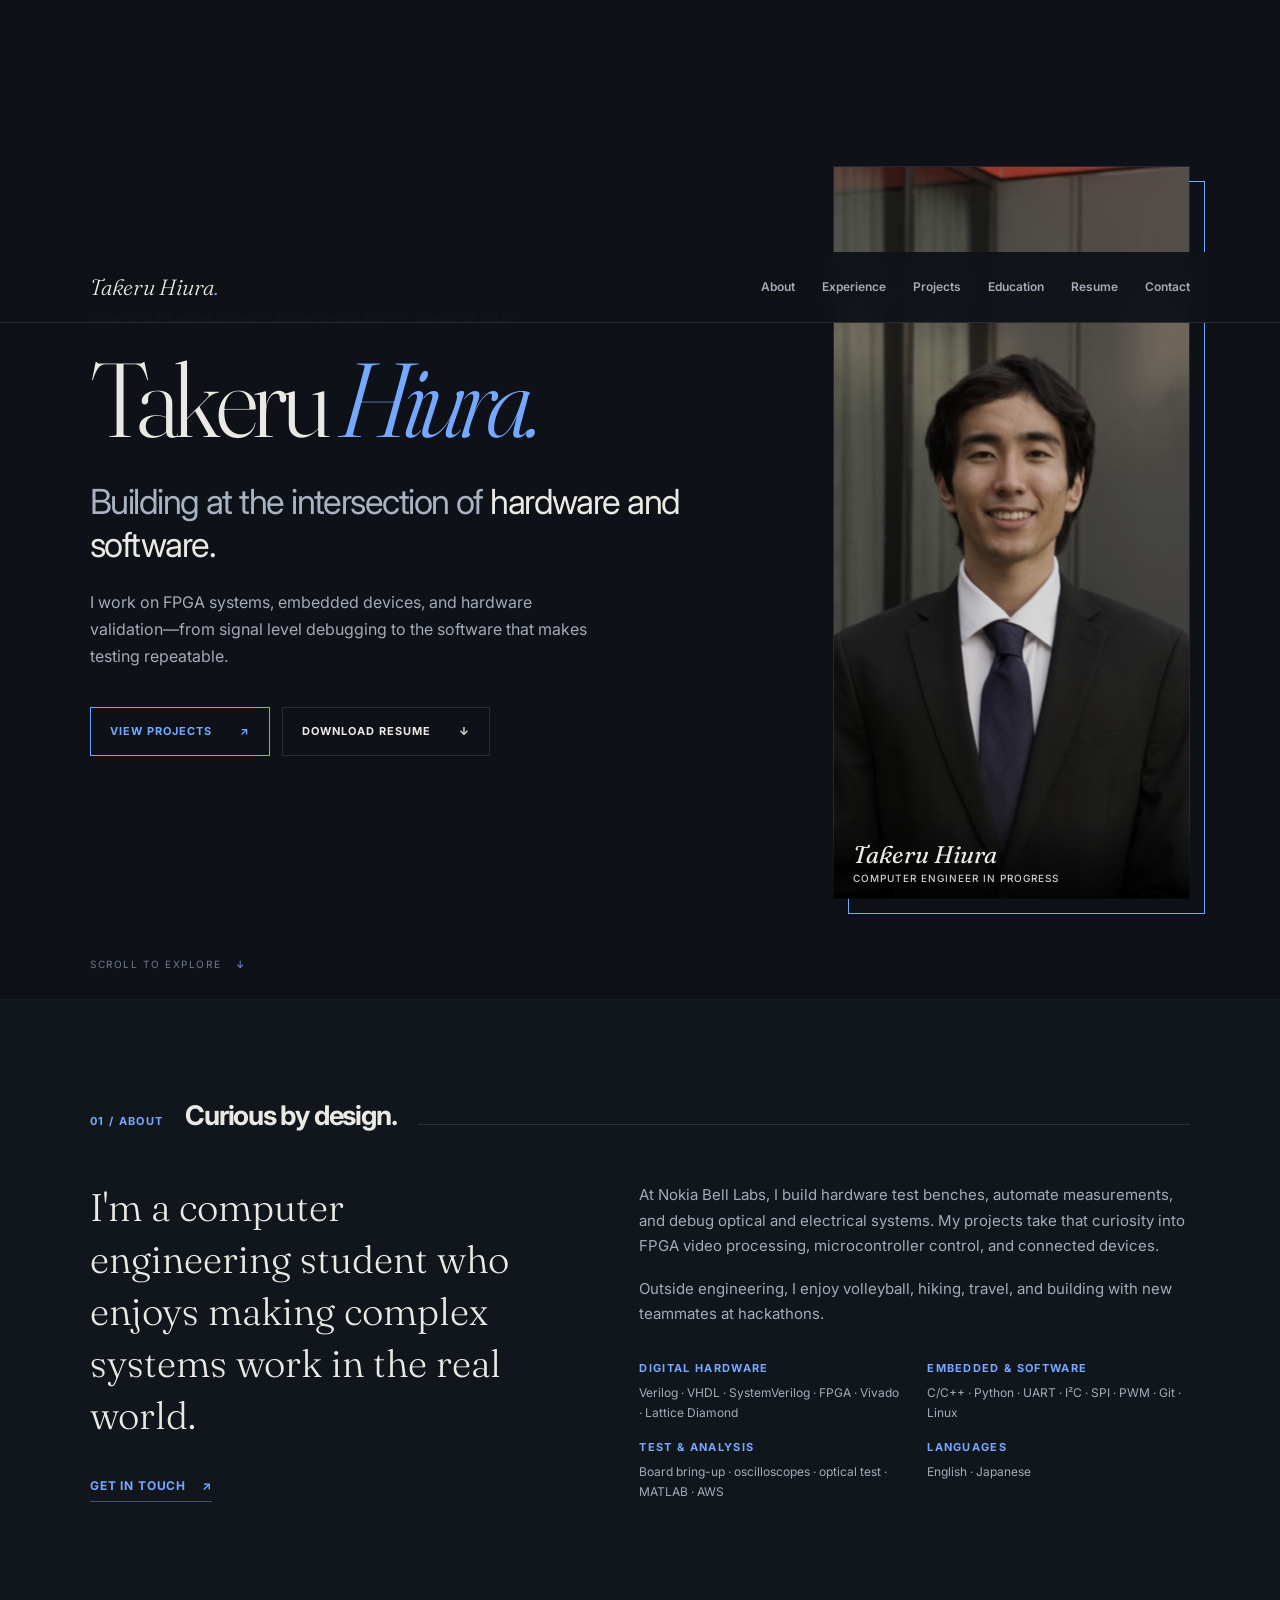
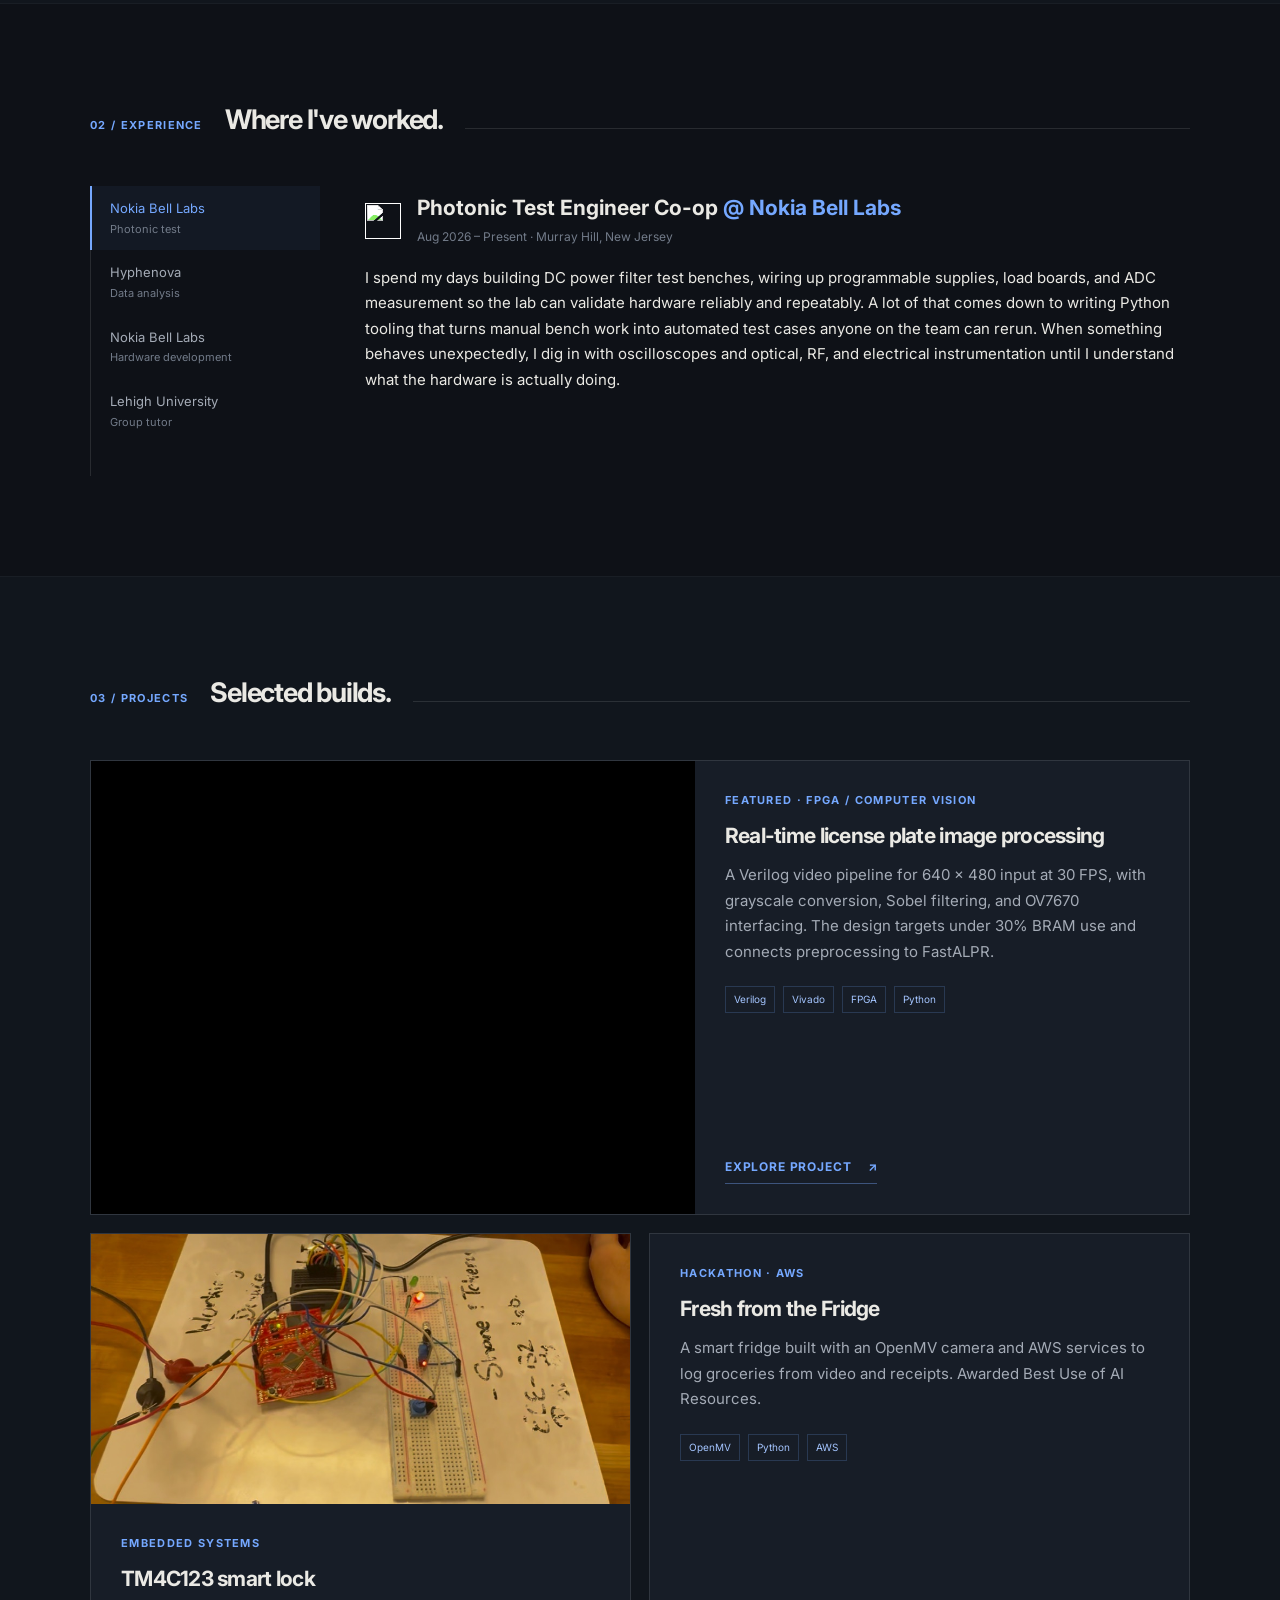
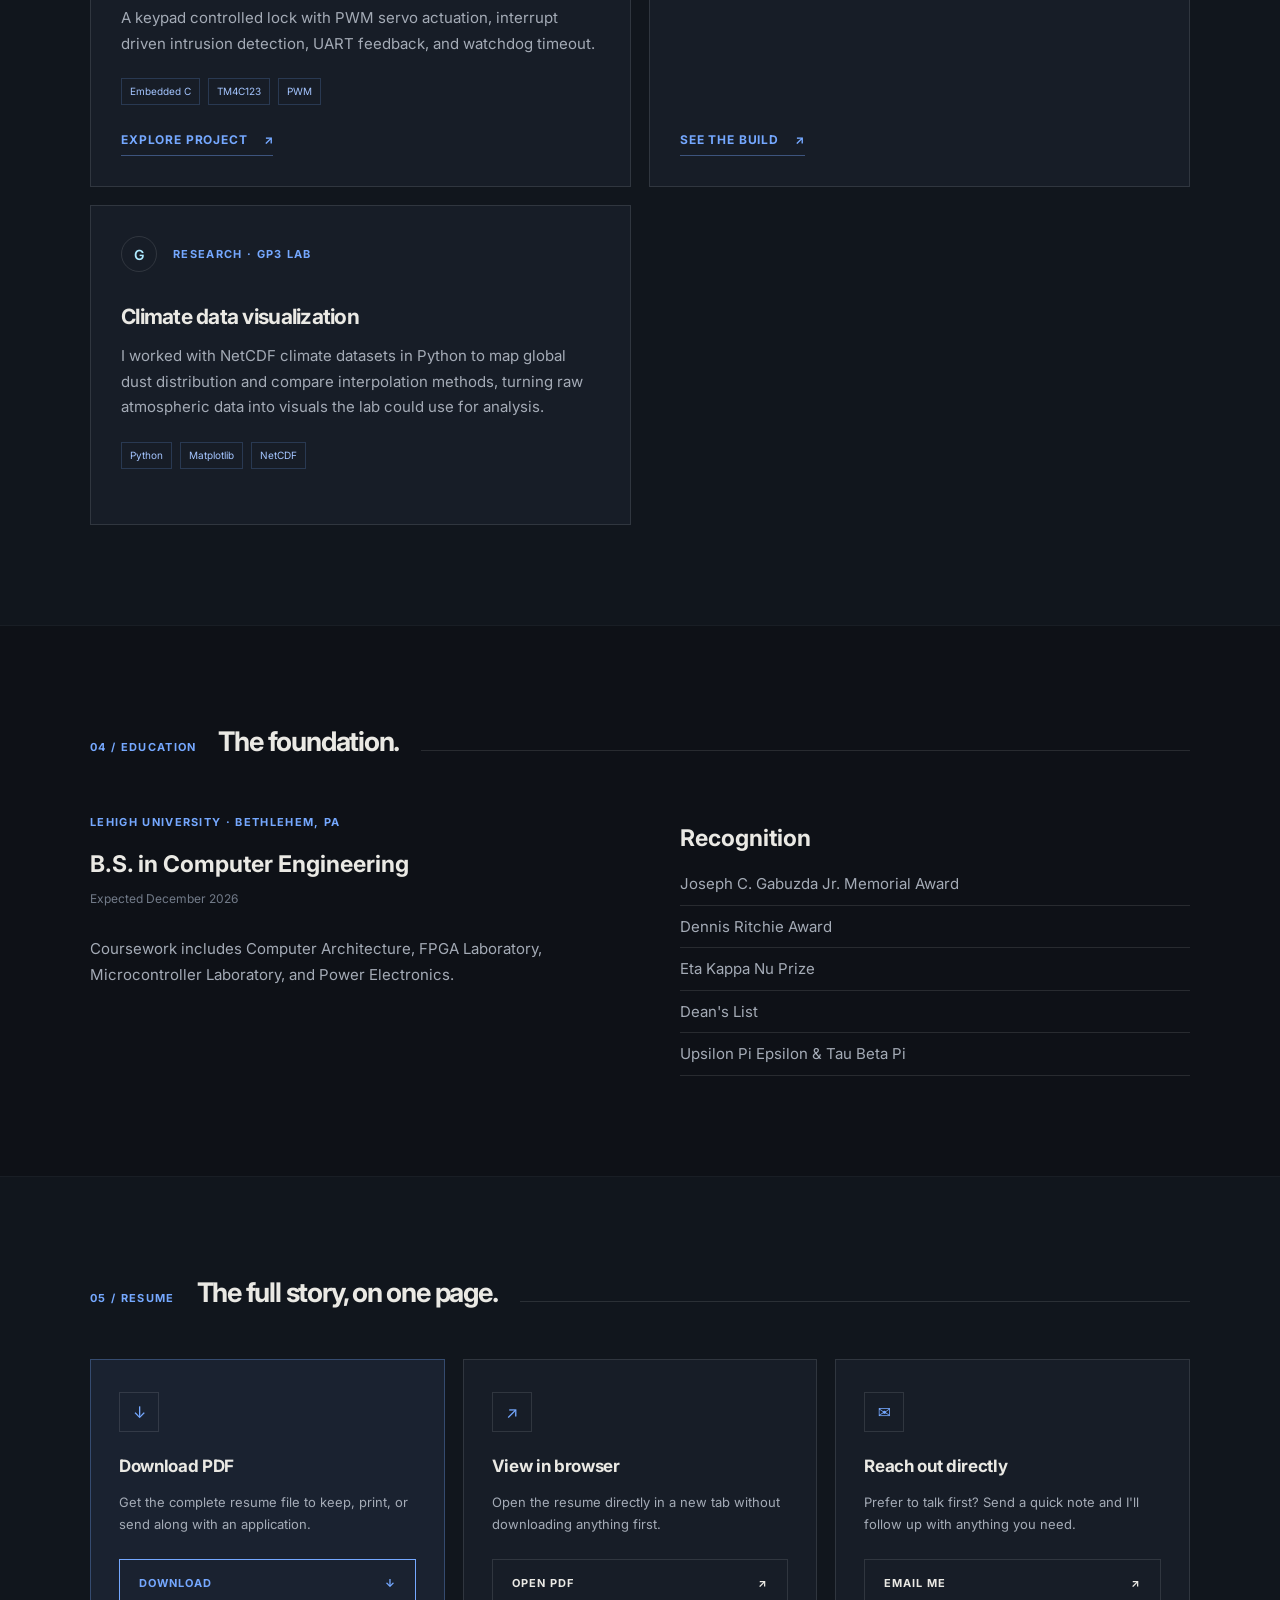
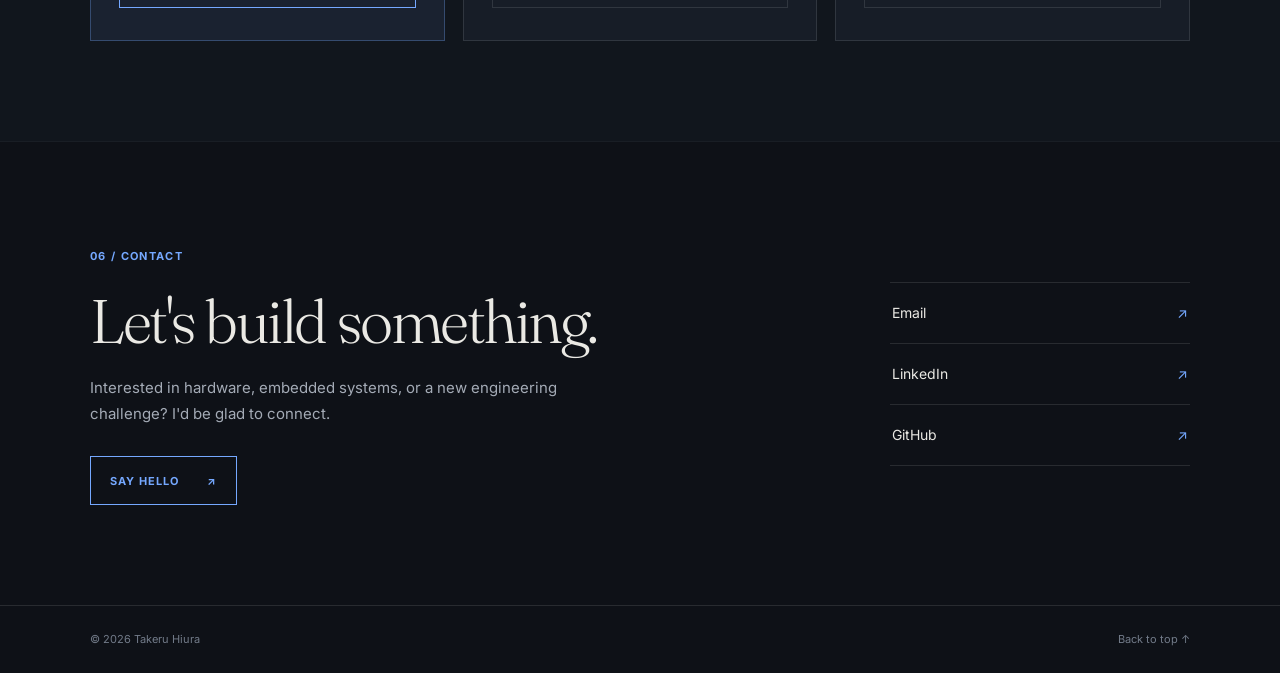
==== commit 7fbe5a63: "refactor page" ====
--- a/about.html
+++ b/about.html
@@ -1,69 +1,2 @@
 <!doctype html>
-<html lang="en">
-<head>
-  <meta charset="utf-8" />
-  <meta name="viewport" content="width=device-width, initial-scale=1" />
-  <meta name="description" content="Get to know Takeru Hiura: volleyball, hiking, travel, and life outside engineering." />
-  <meta name="theme-color" content="#f8f8f5" />
-  <title>About | Takeru Hiura</title>
-  <link rel="icon" href="assets/favicon.svg" type="image/svg+xml" />
-  <link rel="preconnect" href="https://fonts.googleapis.com" />
-  <link rel="preconnect" href="https://fonts.gstatic.com" crossorigin />
-  <link href="https://fonts.googleapis.com/css2?family=Inter:wght@400;500;600;700&amp;display=swap" rel="stylesheet" />
-  <link rel="stylesheet" href="style.css" />
-</head>
-<body>
-  <header class="site-header">
-    <nav class="nav container" aria-label="Primary navigation">
-      <a class="brand" href="index.html" aria-label="Takeru Hiura home">Takeru Hiura<span>.</span></a>
-      <button class="nav-toggle" type="button" aria-label="Open navigation" aria-controls="primary-links" aria-expanded="false"><span></span><span></span><span></span></button>
-      <div class="nav-links" id="primary-links">
-        <a href="index.html">Home</a>
-        <a href="about.html" aria-current="page" aria-current="page">About</a>
-        <a href="experience.html">Experience</a>
-        <a href="projects.html">Projects</a>
-        <a href="education.html">Education & Awards</a>
-      </div>
-    </nav>
-  </header>
-  <main class="container page-main">
-    <div class="page-heading"><p class="eyebrow">About me</p><h1>Curious about how things work.<br><span>Happiest when building with others.</span></h1><p>I’m a Computer Engineering student at Lehigh University. I like solving hands-on engineering problems and working with people who enjoy figuring things out together.</p></div>
-    <div class="about-story">
-      <div><h2>Beyond the lab</h2><p>Outside of engineering, you’ll usually find me playing volleyball, spending time with friends, hiking, or planning somewhere new to travel. I enjoy meeting people, swapping ideas, and getting to know new places.</p><p>That same curiosity is what draws me to hackathons: a chance to meet a team, build quickly, and learn along the way.</p></div>
-      <aside class="interest-list" aria-label="Interests"><span>Volleyball</span><span>Friends & community</span><span>Hiking</span><span>Travel</span></aside>
-    </div>
-    <div class="photo-grid">
-      <figure><img src="assets/volleyball.jpg" alt="Takeru with volleyball teammates on a court" loading="lazy" /><figcaption>Volleyball with friends</figcaption></figure>
-      <figure><img src="assets/hiking.jpg" alt="Takeru hiking in Sedona, Arizona" loading="lazy" /><figcaption>Time outdoors and travel</figcaption></figure>
-    </div>
-    <div class="page-next"><span>Want to see what I build?</span><a href="projects.html">View projects ↗</a></div>
-  </main>
-
-  <footer class="site-footer">
-    <div class="container footer-inner">
-      <span>© Takeru Hiura</span>
-      <div><a href="https://github.com/takeru-hiura" target="_blank" rel="noopener noreferrer">GitHub ↗</a><a href="https://www.linkedin.com/in/takeru-hiura" target="_blank" rel="noopener noreferrer">LinkedIn ↗</a></div>
-    </div>
-  </footer>
-  <script>
-  const navToggle = document.querySelector('.nav-toggle');
-  const navLinks = document.querySelector('.nav-links');
-
-  if (navToggle && navLinks) {
-    navToggle.addEventListener('click', () => {
-      const expanded = navToggle.getAttribute('aria-expanded') === 'true';
-      navToggle.setAttribute('aria-expanded', String(!expanded));
-      navLinks.classList.toggle('active');
-    });
-
-    navLinks.querySelectorAll('a').forEach((link) => {
-      link.addEventListener('click', () => {
-        navLinks.classList.remove('active');
-        navToggle.setAttribute('aria-expanded', 'false');
-      });
-    });
-  }
-</script>
-
-</body>
-</html>
+<html lang="en"><head><meta charset="utf-8"><meta name="viewport" content="width=device-width, initial-scale=1"><meta http-equiv="refresh" content="0; url=index.html#about"><link rel="canonical" href="https://takeru-hiura.github.io/#about"><title>About | Takeru Hiura</title></head><body><p>This section has moved to <a href="index.html#about">the new about section</a>.</p></body></html>
